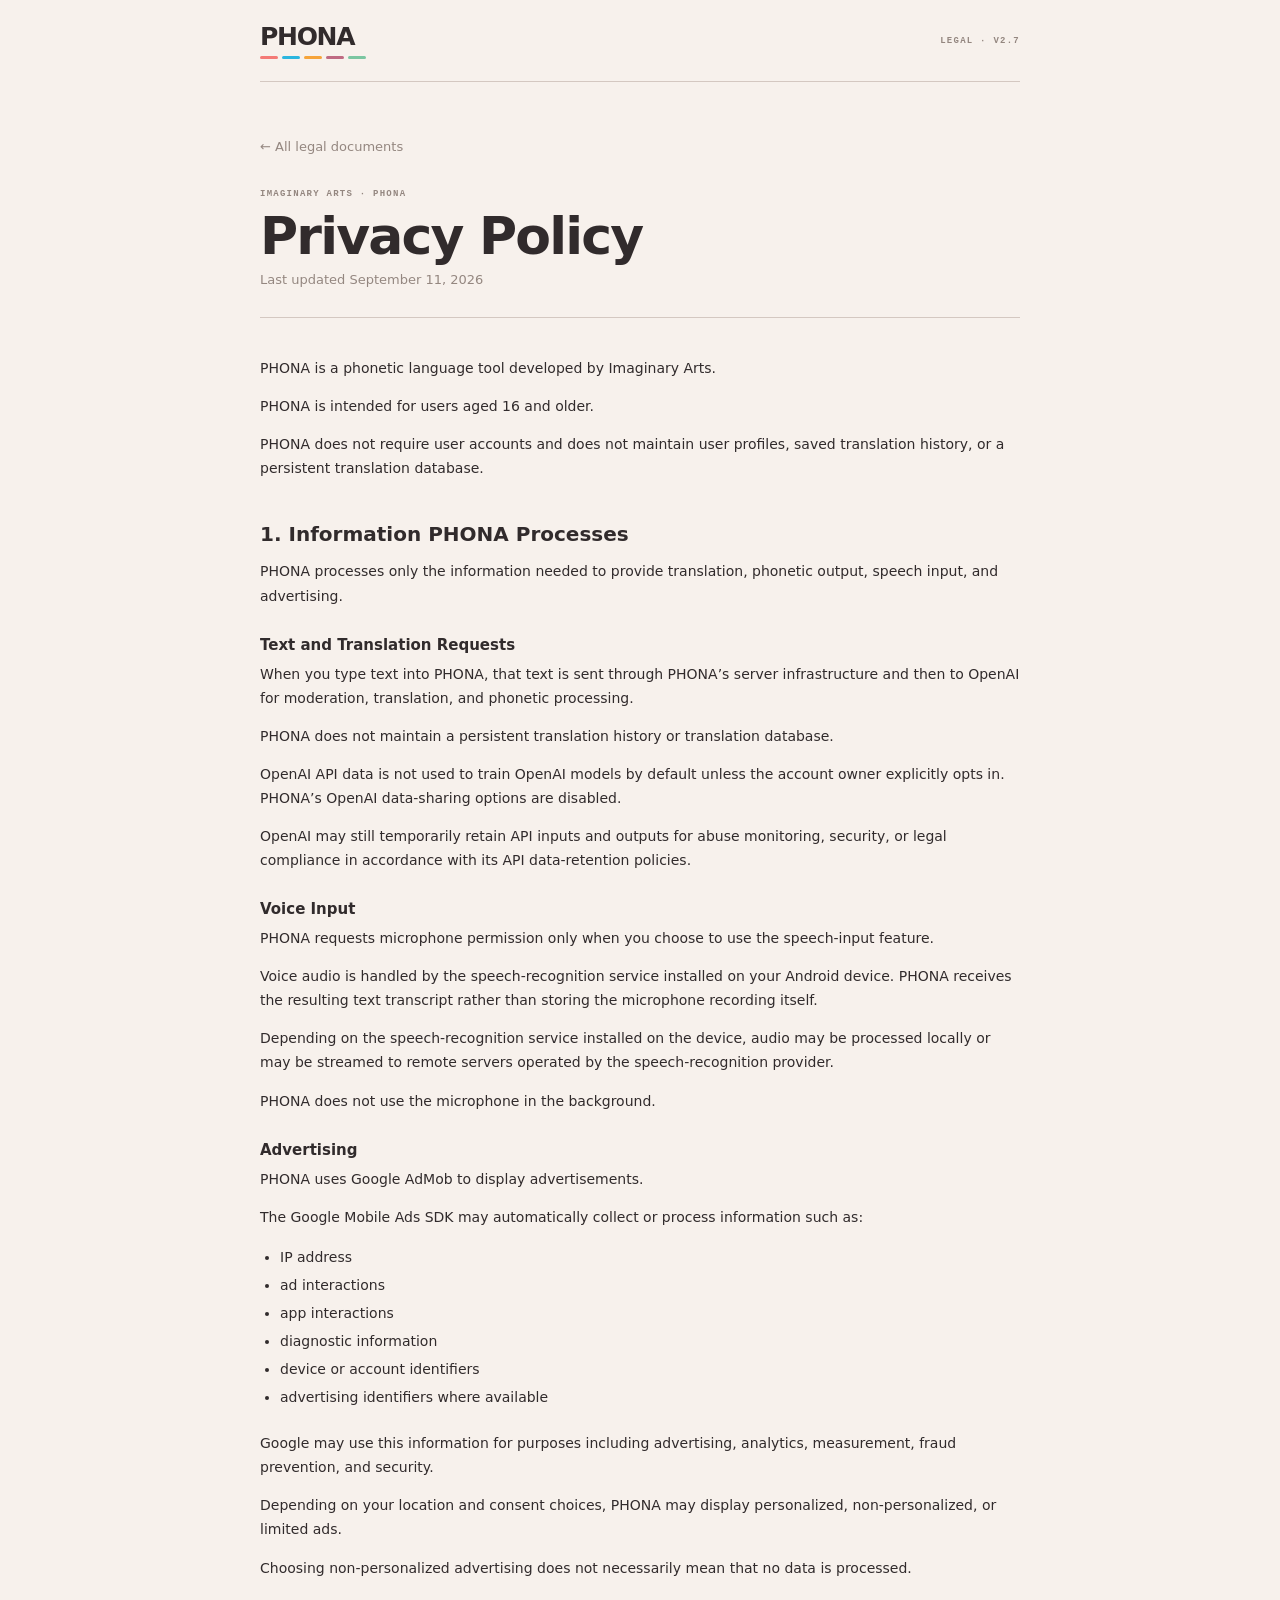
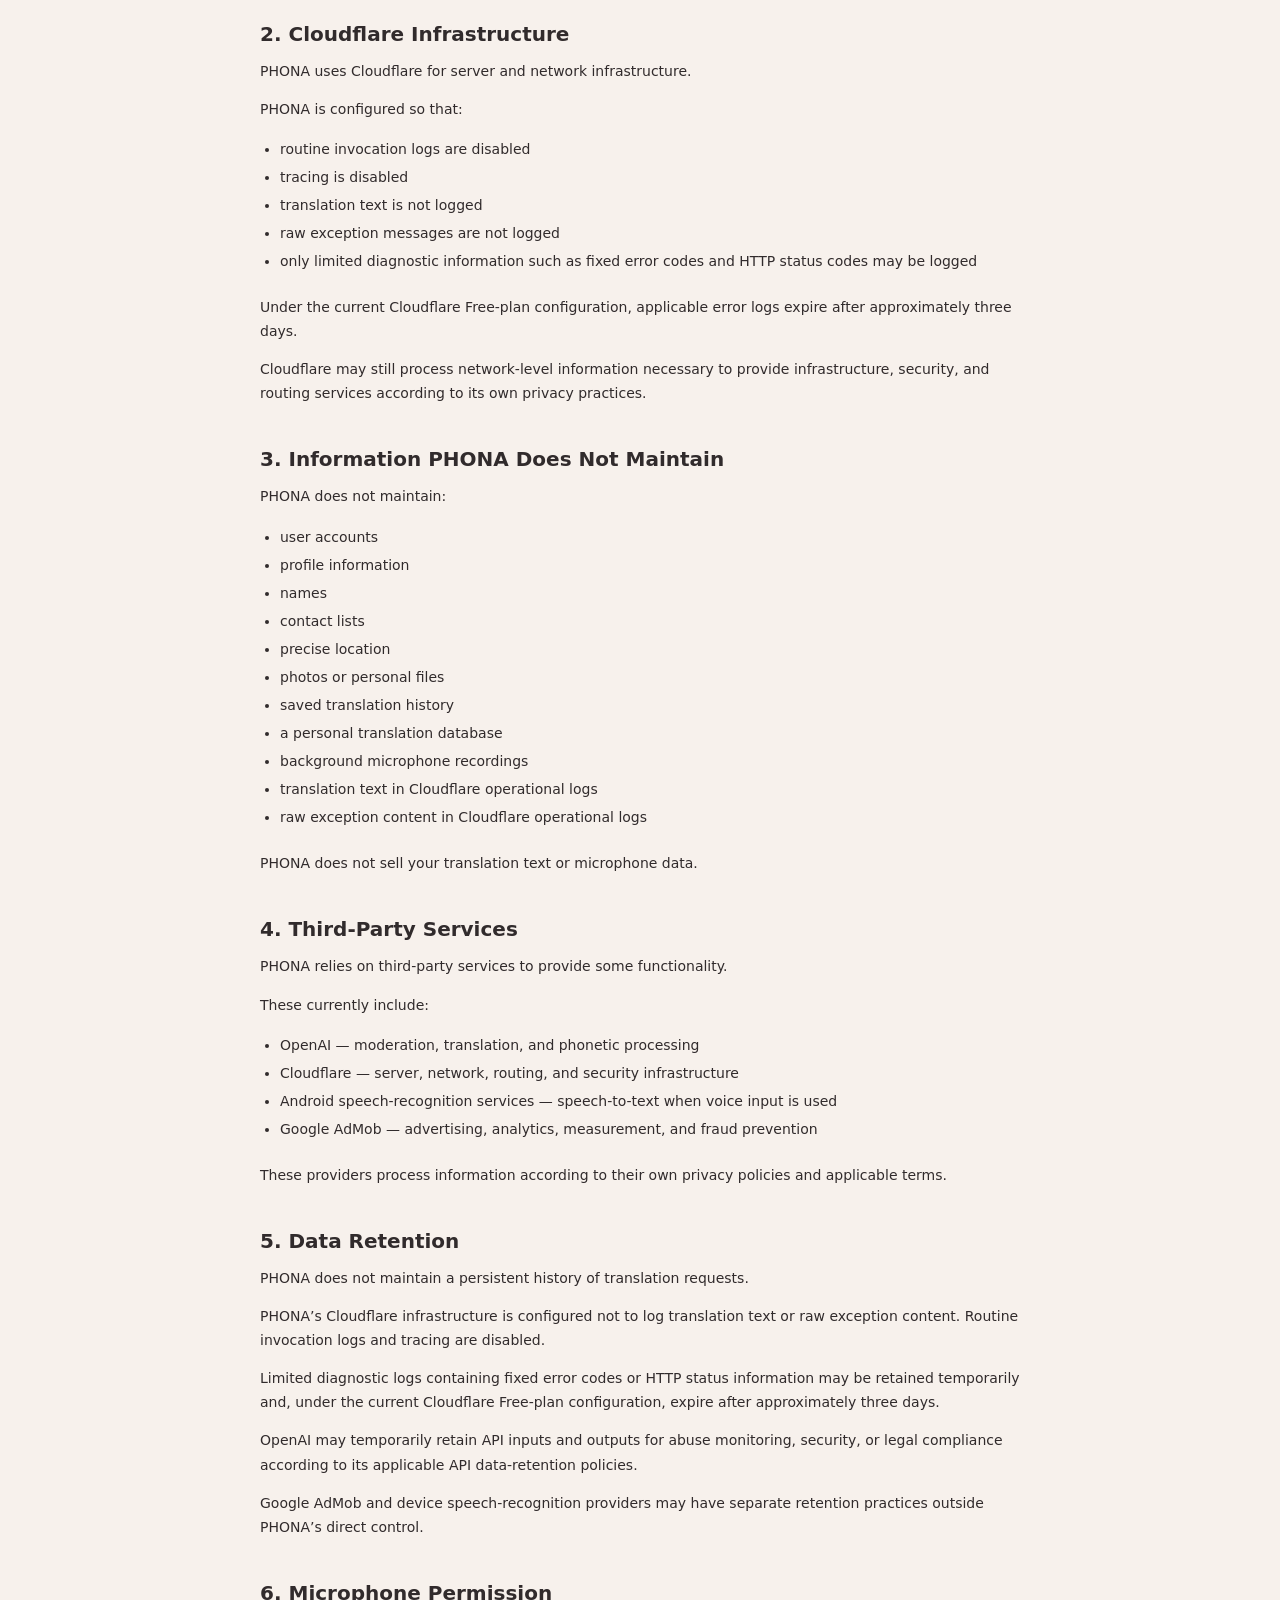
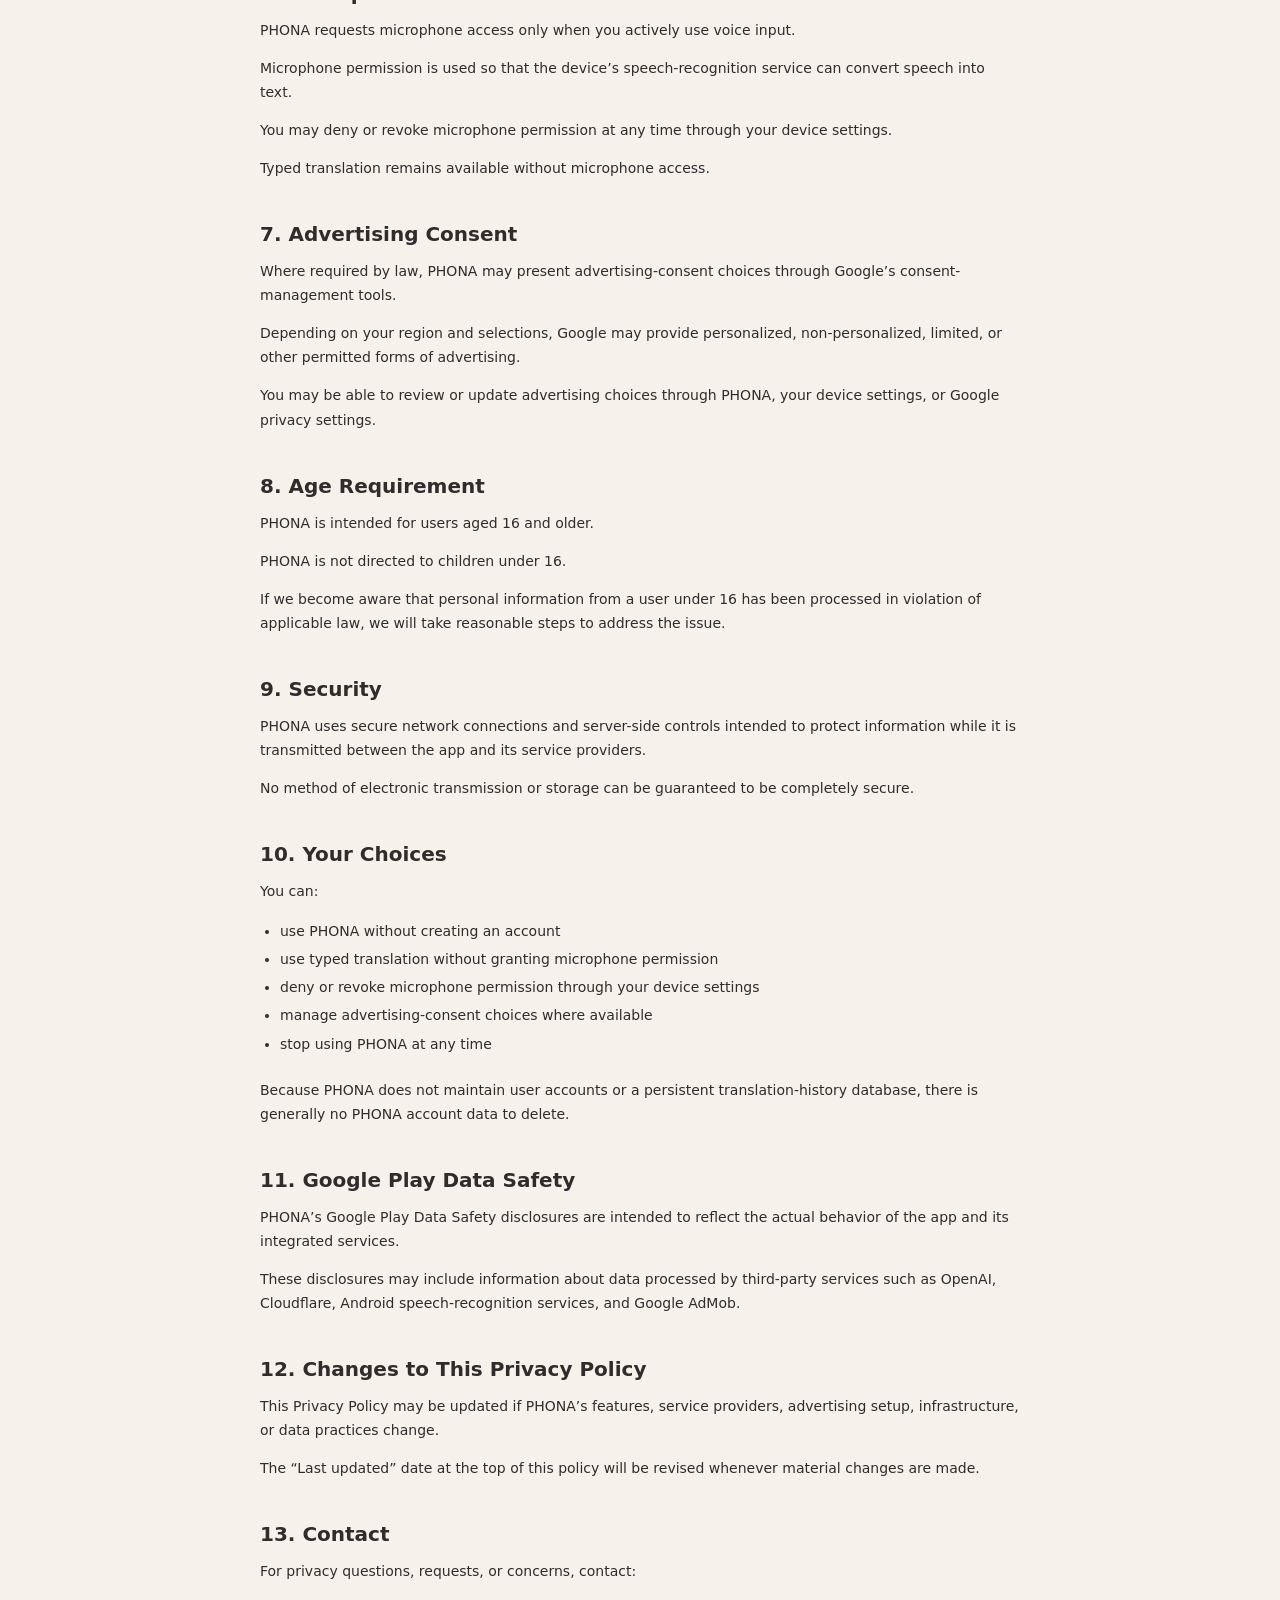
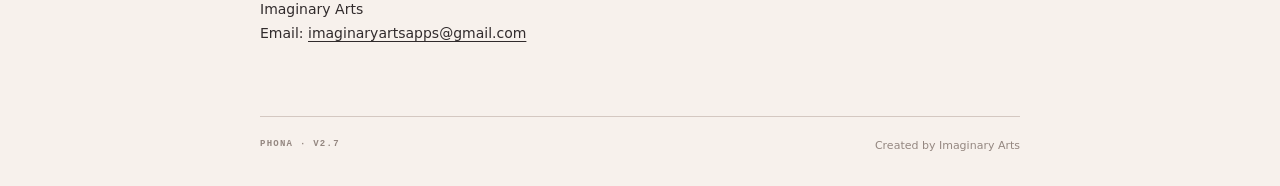
==== privacy/index.html @ bb0a97d5 "Publish PHONA legal site" ====
<!doctype html>
<html lang="en">
<head>
  <meta charset="utf-8">
  <meta name="viewport" content="width=device-width, initial-scale=1">
  <meta name="description" content="Privacy Policy for the PHONA phonetic language tool.">
  <title>Privacy Policy · PHONA</title>
  <link rel="stylesheet" href="../styles.css">
</head>
<body>
  <header class="site-header shell">
    <a class="brand" href="../" aria-label="PHONA Legal home">PHONA<div class="signal" aria-hidden="true"><i></i><i></i><i></i><i></i><i></i></div></a>
    <span>Legal · v2.7</span>
  </header>
  <main class="shell">
    <section class="legal-header">
      <a class="back-link" href="../">← All legal documents</a>
      <div class="kicker">Imaginary Arts · PHONA</div>
      <h1>Privacy Policy</h1>
      <div class="updated">Last updated September 11, 2026</div>
    </section>
    <article class="legal-copy"><p>PHONA is a phonetic language tool developed by Imaginary Arts.</p>
<p>PHONA is intended for users aged 16 and older.</p>
<p>PHONA does not require user accounts and does not maintain user profiles, saved translation history, or a persistent translation database.</p>
<h2>1. Information PHONA Processes</h2>
<p>PHONA processes only the information needed to provide translation, phonetic output, speech input, and advertising.</p>
<h3>Text and Translation Requests</h3>
<p>When you type text into PHONA, that text is sent through PHONA’s server infrastructure and then to OpenAI for moderation, translation, and phonetic processing.</p>
<p>PHONA does not maintain a persistent translation history or translation database.</p>
<p>OpenAI API data is not used to train OpenAI models by default unless the account owner explicitly opts in. PHONA’s OpenAI data-sharing options are disabled.</p>
<p>OpenAI may still temporarily retain API inputs and outputs for abuse monitoring, security, or legal compliance in accordance with its API data-retention policies.</p>
<h3>Voice Input</h3>
<p>PHONA requests microphone permission only when you choose to use the speech-input feature.</p>
<p>Voice audio is handled by the speech-recognition service installed on your Android device. PHONA receives the resulting text transcript rather than storing the microphone recording itself.</p>
<p>Depending on the speech-recognition service installed on the device, audio may be processed locally or may be streamed to remote servers operated by the speech-recognition provider.</p>
<p>PHONA does not use the microphone in the background.</p>
<h3>Advertising</h3>
<p>PHONA uses Google AdMob to display advertisements.</p>
<p>The Google Mobile Ads SDK may automatically collect or process information such as:</p>
<ul><li>IP address</li><li>ad interactions</li><li>app interactions</li><li>diagnostic information</li><li>device or account identifiers</li><li>advertising identifiers where available</li></ul>
<p>Google may use this information for purposes including advertising, analytics, measurement, fraud prevention, and security.</p>
<p>Depending on your location and consent choices, PHONA may display personalized, non-personalized, or limited ads.</p>
<p>Choosing non-personalized advertising does not necessarily mean that no data is processed.</p>
<h2>2. Cloudflare Infrastructure</h2>
<p>PHONA uses Cloudflare for server and network infrastructure.</p>
<p>PHONA is configured so that:</p>
<ul><li>routine invocation logs are disabled</li><li>tracing is disabled</li><li>translation text is not logged</li><li>raw exception messages are not logged</li><li>only limited diagnostic information such as fixed error codes and HTTP status codes may be logged</li></ul>
<p>Under the current Cloudflare Free-plan configuration, applicable error logs expire after approximately three days.</p>
<p>Cloudflare may still process network-level information necessary to provide infrastructure, security, and routing services according to its own privacy practices.</p>
<h2>3. Information PHONA Does Not Maintain</h2>
<p>PHONA does not maintain:</p>
<ul><li>user accounts</li><li>profile information</li><li>names</li><li>contact lists</li><li>precise location</li><li>photos or personal files</li><li>saved translation history</li><li>a personal translation database</li><li>background microphone recordings</li><li>translation text in Cloudflare operational logs</li><li>raw exception content in Cloudflare operational logs</li></ul>
<p>PHONA does not sell your translation text or microphone data.</p>
<h2>4. Third-Party Services</h2>
<p>PHONA relies on third-party services to provide some functionality.</p>
<p>These currently include:</p>
<ul><li>OpenAI — moderation, translation, and phonetic processing</li><li>Cloudflare — server, network, routing, and security infrastructure</li><li>Android speech-recognition services — speech-to-text when voice input is used</li><li>Google AdMob — advertising, analytics, measurement, and fraud prevention</li></ul>
<p>These providers process information according to their own privacy policies and applicable terms.</p>
<h2>5. Data Retention</h2>
<p>PHONA does not maintain a persistent history of translation requests.</p>
<p>PHONA’s Cloudflare infrastructure is configured not to log translation text or raw exception content. Routine invocation logs and tracing are disabled.</p>
<p>Limited diagnostic logs containing fixed error codes or HTTP status information may be retained temporarily and, under the current Cloudflare Free-plan configuration, expire after approximately three days.</p>
<p>OpenAI may temporarily retain API inputs and outputs for abuse monitoring, security, or legal compliance according to its applicable API data-retention policies.</p>
<p>Google AdMob and device speech-recognition providers may have separate retention practices outside PHONA’s direct control.</p>
<h2>6. Microphone Permission</h2>
<p>PHONA requests microphone access only when you actively use voice input.</p>
<p>Microphone permission is used so that the device’s speech-recognition service can convert speech into text.</p>
<p>You may deny or revoke microphone permission at any time through your device settings.</p>
<p>Typed translation remains available without microphone access.</p>
<h2>7. Advertising Consent</h2>
<p>Where required by law, PHONA may present advertising-consent choices through Google’s consent-management tools.</p>
<p>Depending on your region and selections, Google may provide personalized, non-personalized, limited, or other permitted forms of advertising.</p>
<p>You may be able to review or update advertising choices through PHONA, your device settings, or Google privacy settings.</p>
<h2>8. Age Requirement</h2>
<p>PHONA is intended for users aged 16 and older.</p>
<p>PHONA is not directed to children under 16.</p>
<p>If we become aware that personal information from a user under 16 has been processed in violation of applicable law, we will take reasonable steps to address the issue.</p>
<h2>9. Security</h2>
<p>PHONA uses secure network connections and server-side controls intended to protect information while it is transmitted between the app and its service providers.</p>
<p>No method of electronic transmission or storage can be guaranteed to be completely secure.</p>
<h2>10. Your Choices</h2>
<p>You can:</p>
<ul><li>use PHONA without creating an account</li><li>use typed translation without granting microphone permission</li><li>deny or revoke microphone permission through your device settings</li><li>manage advertising-consent choices where available</li><li>stop using PHONA at any time</li></ul>
<p>Because PHONA does not maintain user accounts or a persistent translation-history database, there is generally no PHONA account data to delete.</p>
<h2>11. Google Play Data Safety</h2>
<p>PHONA’s Google Play Data Safety disclosures are intended to reflect the actual behavior of the app and its integrated services.</p>
<p>These disclosures may include information about data processed by third-party services such as OpenAI, Cloudflare, Android speech-recognition services, and Google AdMob.</p>
<h2>12. Changes to This Privacy Policy</h2>
<p>This Privacy Policy may be updated if PHONA’s features, service providers, advertising setup, infrastructure, or data practices change.</p>
<p>The “Last updated” date at the top of this policy will be revised whenever material changes are made.</p>
<h2>13. Contact</h2>
<p>For privacy questions, requests, or concerns, contact:</p>
<address>Imaginary Arts<br>Email: <a href="mailto:imaginaryartsapps@gmail.com">imaginaryartsapps@gmail.com</a></address></article>
  </main>
  <footer class="site-footer shell"><span class="footer-mark">PHONA · v2.7</span><span>Created by Imaginary Arts</span></footer>
</body>
</html>
---- styles.css ----
:root {
  --paper: #f7f1ec;
  --card: #ece3de;
  --surface: #f3ece7;
  --line: #d4c8c1;
  --muted: #948780;
  --ink: #312b2c;
  --coral: #f47a76;
  --cyan: #2cb6df;
  --orange: #f6a43a;
  --plum: #bf6a82;
  --green: #7bc6a1;
}

* { box-sizing: border-box; }

html { background: var(--paper); color: var(--ink); }

body {
  margin: 0;
  min-height: 100vh;
  font-family: Inter, ui-sans-serif, system-ui, -apple-system, BlinkMacSystemFont, "Segoe UI", sans-serif;
  background: var(--paper);
  color: var(--ink);
}

a { color: inherit; }

.shell {
  width: min(760px, calc(100% - 36px));
  margin: 0 auto;
}

.site-header {
  display: flex;
  align-items: center;
  justify-content: space-between;
  min-height: 82px;
  border-bottom: 1px solid var(--line);
}

.brand {
  text-decoration: none;
  font-weight: 850;
  font-size: 25px;
  letter-spacing: -1.3px;
}

.signal {
  display: flex;
  gap: 4px;
  margin-top: 5px;
}

.signal i { width: 18px; height: 3px; border-radius: 3px; }
.signal i:nth-child(1) { background: var(--coral); }
.signal i:nth-child(2) { background: var(--cyan); }
.signal i:nth-child(3) { background: var(--orange); }
.signal i:nth-child(4) { background: var(--plum); }
.signal i:nth-child(5) { background: var(--green); }

.site-header span,
.kicker,
.footer-mark {
  color: var(--muted);
  font-family: ui-monospace, SFMono-Regular, Menlo, Consolas, monospace;
  font-size: 9px;
  font-weight: 650;
  letter-spacing: 1.25px;
  text-transform: uppercase;
}

.hero { padding: 84px 0 44px; }
.hero h1 { margin: 12px 0 14px; font-size: clamp(38px, 8vw, 64px); line-height: 1; letter-spacing: -2.5px; }
.hero p { max-width: 560px; margin: 0; color: var(--muted); font-size: 16px; line-height: 1.65; }

.document-grid {
  display: grid;
  grid-template-columns: repeat(2, minmax(0, 1fr));
  gap: 14px;
  padding-bottom: 80px;
}

.document-card {
  display: block;
  min-height: 154px;
  padding: 22px;
  border: 1px solid var(--line);
  border-radius: 12px;
  background: var(--surface);
  text-decoration: none;
  transition: border-color 120ms ease, background-color 120ms ease;
}

.document-card:hover,
.document-card:focus-visible { background: var(--card); border-color: var(--muted); outline: none; }
.document-card h2 { margin: 34px 0 6px; font-size: 18px; }
.document-card p { margin: 0; color: var(--muted); font-size: 13px; line-height: 1.5; }
.card-index { color: var(--muted); font: 650 9px ui-monospace, monospace; letter-spacing: 1px; }

.legal-header { padding: 54px 0 30px; border-bottom: 1px solid var(--line); }
.back-link { display: inline-block; margin-bottom: 35px; color: var(--muted); font-size: 13px; text-decoration: none; }
.back-link:hover { color: var(--ink); }
.legal-header h1 { margin: 10px 0 8px; font-size: clamp(34px, 7vw, 52px); line-height: 1.06; letter-spacing: -1.8px; }
.updated { color: var(--muted); font-size: 13px; }

.legal-copy { padding: 38px 0 70px; }
.legal-copy h2 { margin: 42px 0 12px; font-size: 20px; line-height: 1.25; }
.legal-copy h2:first-child { margin-top: 0; }
.legal-copy h3 { margin: 28px 0 8px; font-size: 15px; }
.legal-copy p,
.legal-copy li,
.legal-copy address { font-size: 14px; line-height: 1.72; }
.legal-copy p { margin: 0 0 14px; }
.legal-copy ul { margin: 4px 0 20px; padding-left: 20px; }
.legal-copy li { padding: 2px 0; }
.legal-copy address { margin-top: 12px; font-style: normal; }
.legal-copy a { text-underline-offset: 3px; }

.site-footer {
  display: flex;
  justify-content: space-between;
  gap: 20px;
  padding: 22px 0 34px;
  border-top: 1px solid var(--line);
  color: var(--muted);
  font-size: 11px;
}

@media (max-width: 600px) {
  .shell { width: min(100% - 28px, 760px); }
  .site-header { min-height: 72px; }
  .site-header > span { display: none; }
  .hero { padding-top: 58px; }
  .document-grid { grid-template-columns: 1fr; }
  .legal-header { padding-top: 34px; }
  .legal-copy { padding-top: 28px; }
  .site-footer { flex-direction: column; gap: 6px; }
}

@media (prefers-reduced-motion: reduce) {
  * { scroll-behavior: auto !important; transition: none !important; }
}
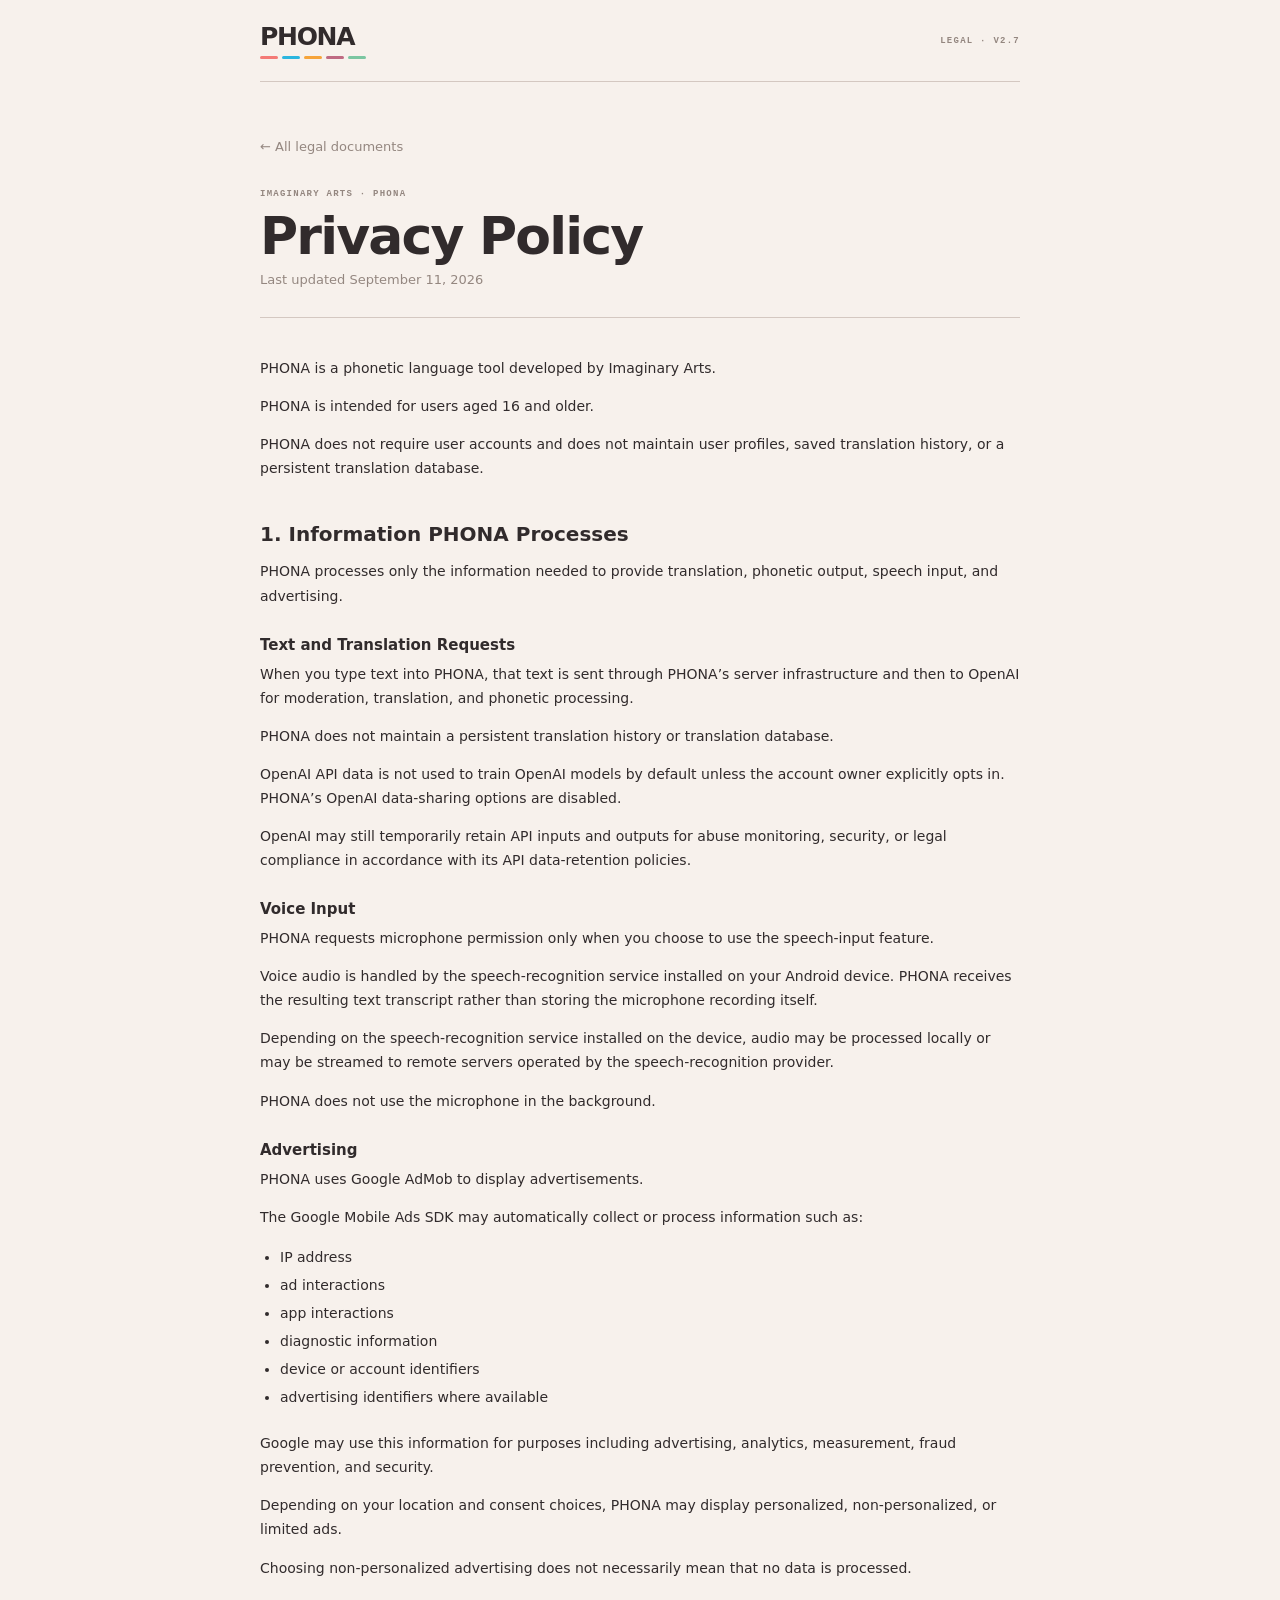
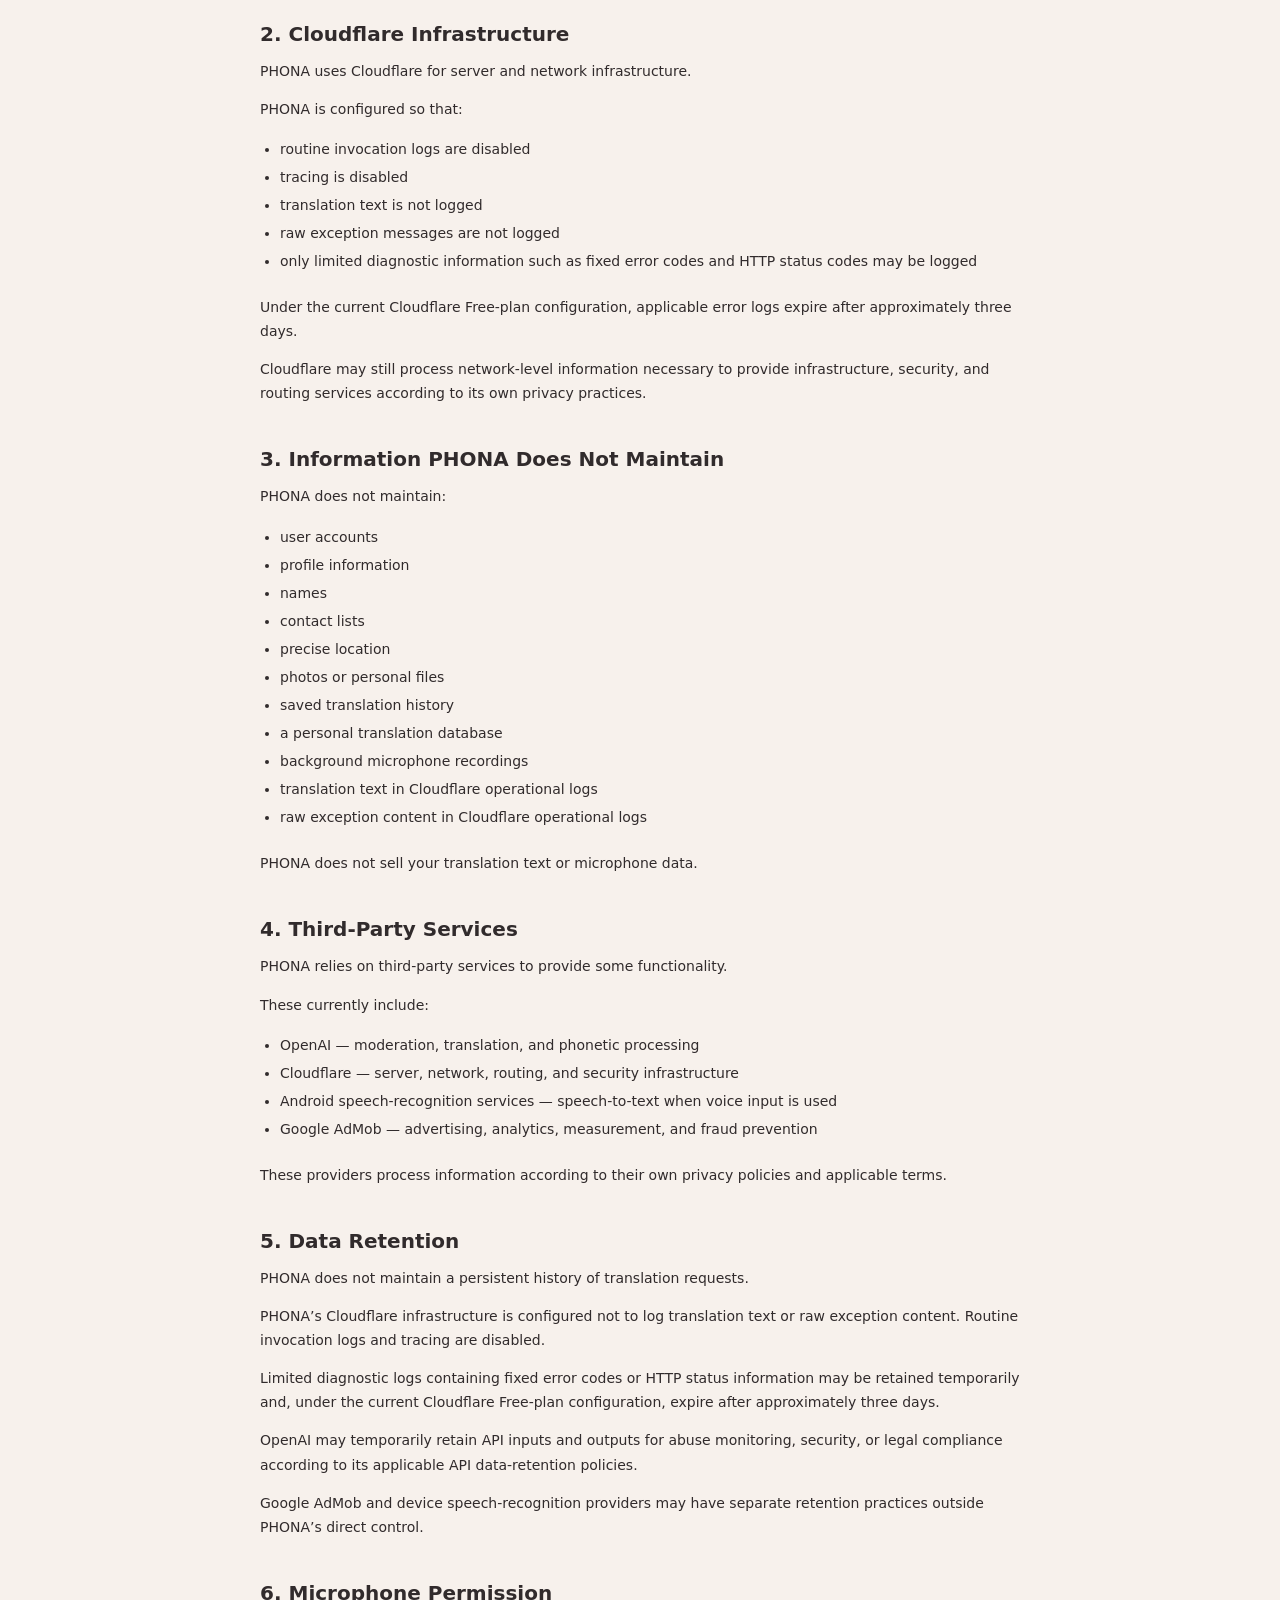
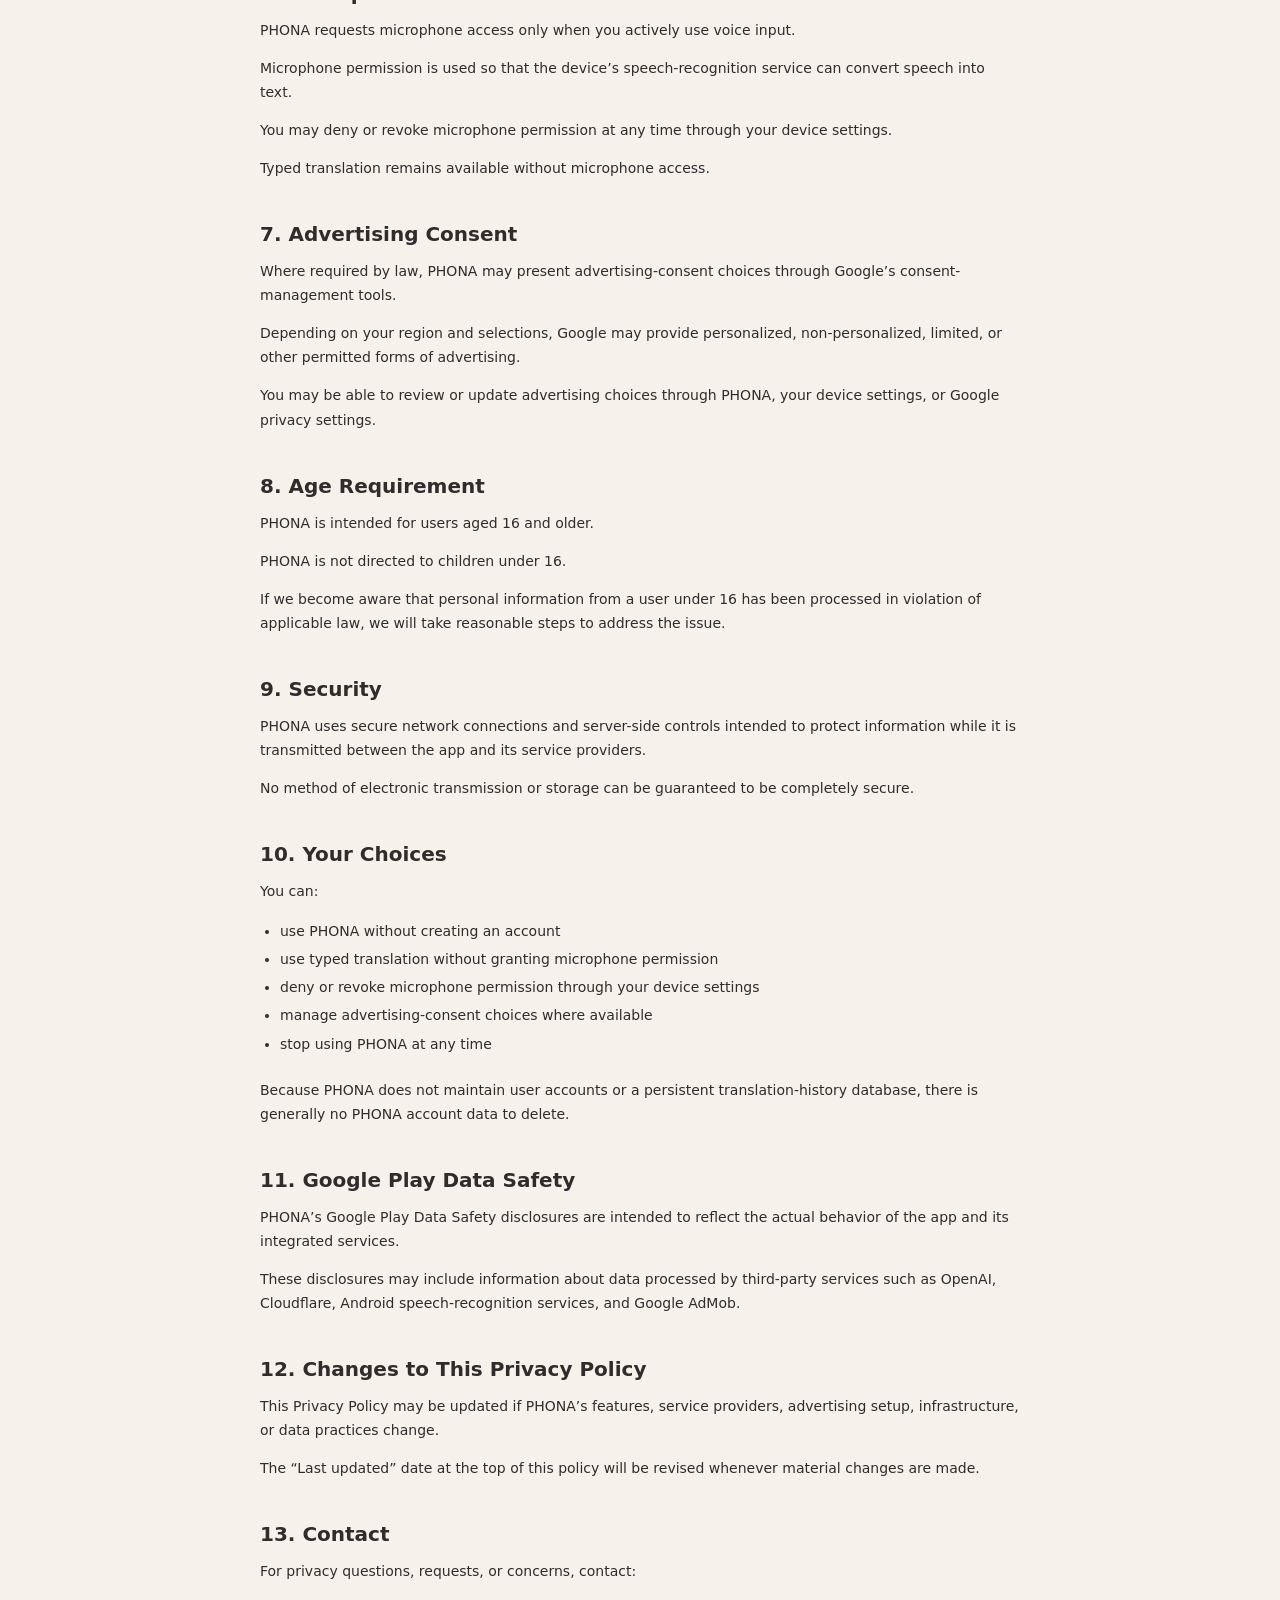
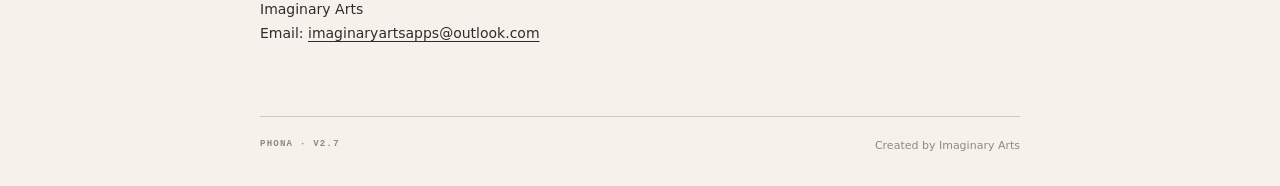
==== commit 31b0922d: "Correct PHONA legal contact email" ====
--- a/privacy/index.html
+++ b/privacy/index.html
@@ -90,8 +90,8 @@
 <p>The “Last updated” date at the top of this policy will be revised whenever material changes are made.</p>
 <h2>13. Contact</h2>
 <p>For privacy questions, requests, or concerns, contact:</p>
-<address>Imaginary Arts<br>Email: <a href="mailto:imaginaryartsapps@gmail.com">imaginaryartsapps@gmail.com</a></address></article>
+<address>Imaginary Arts<br>Email: <a href="mailto:imaginaryartsapps@outlook.com">imaginaryartsapps@outlook.com</a></address></article>
   </main>
   <footer class="site-footer shell"><span class="footer-mark">PHONA · v2.7</span><span>Created by Imaginary Arts</span></footer>
 </body>
-</html>+</html>
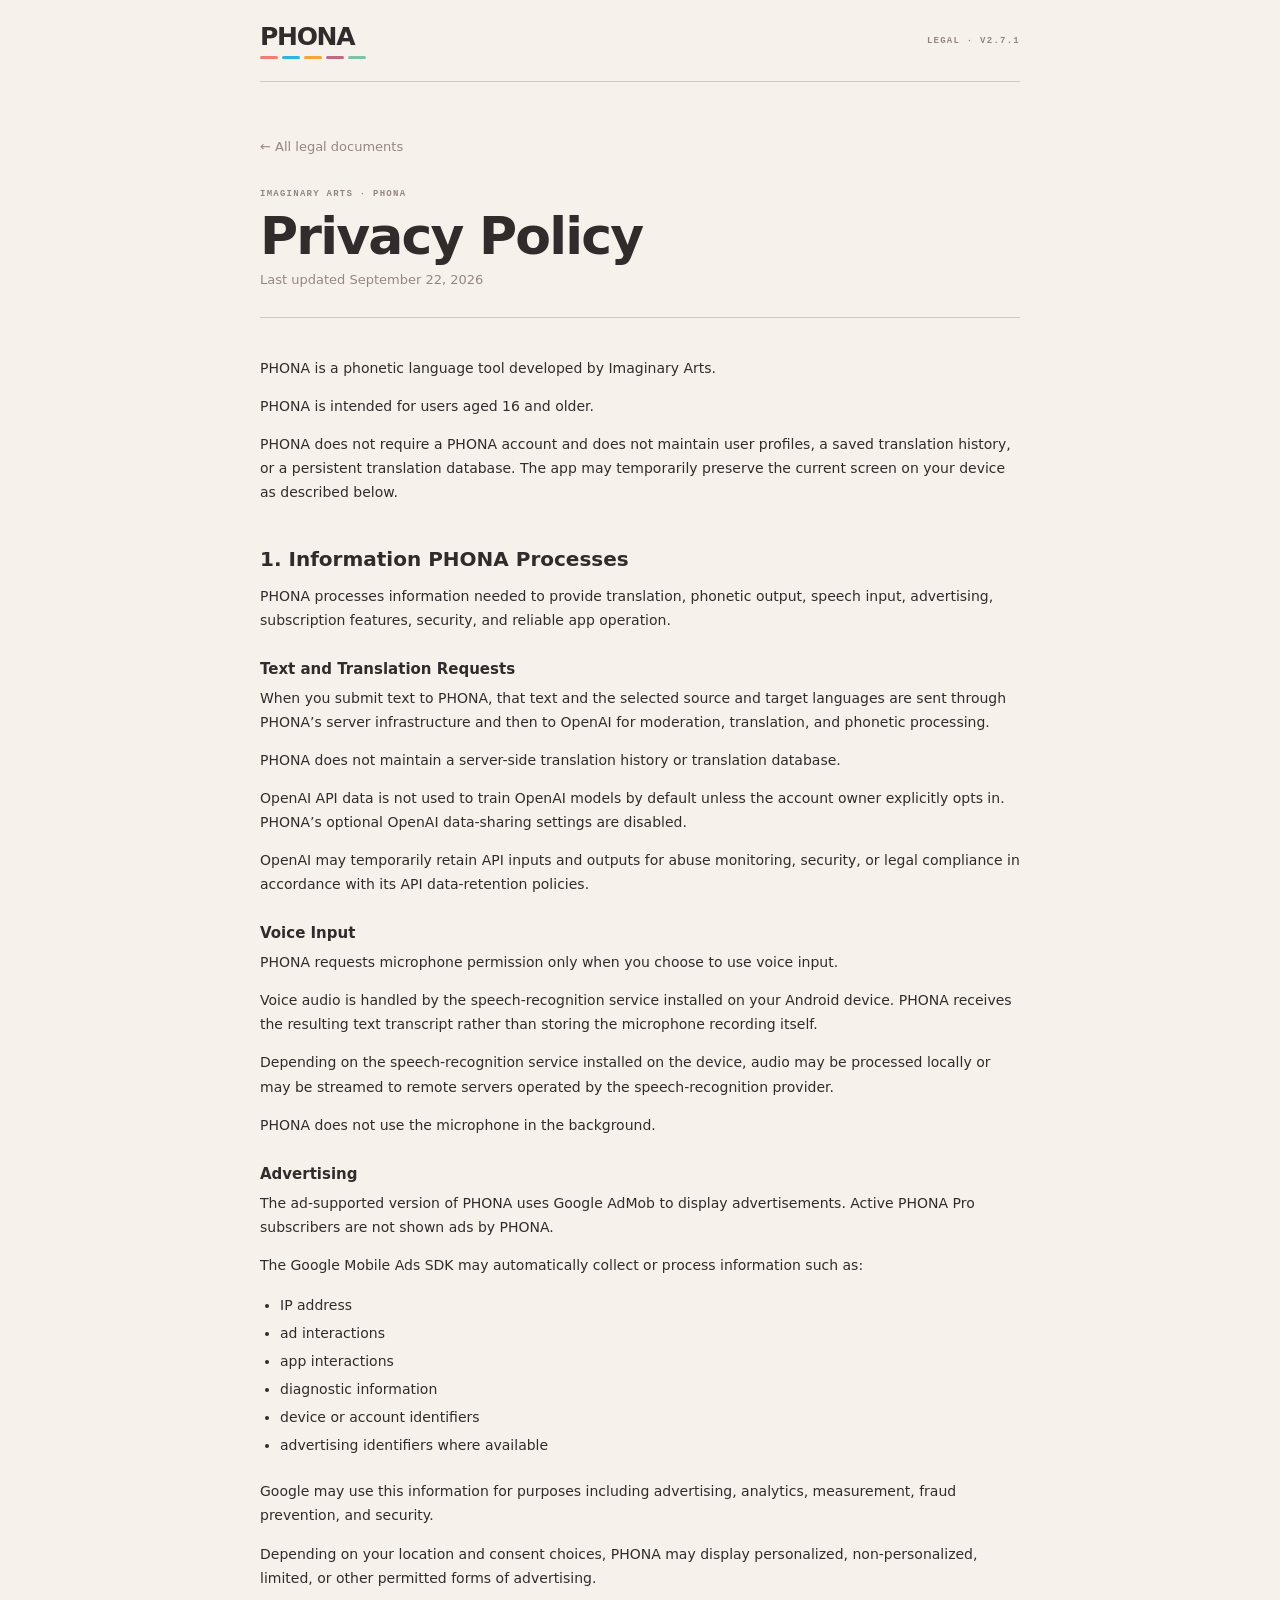
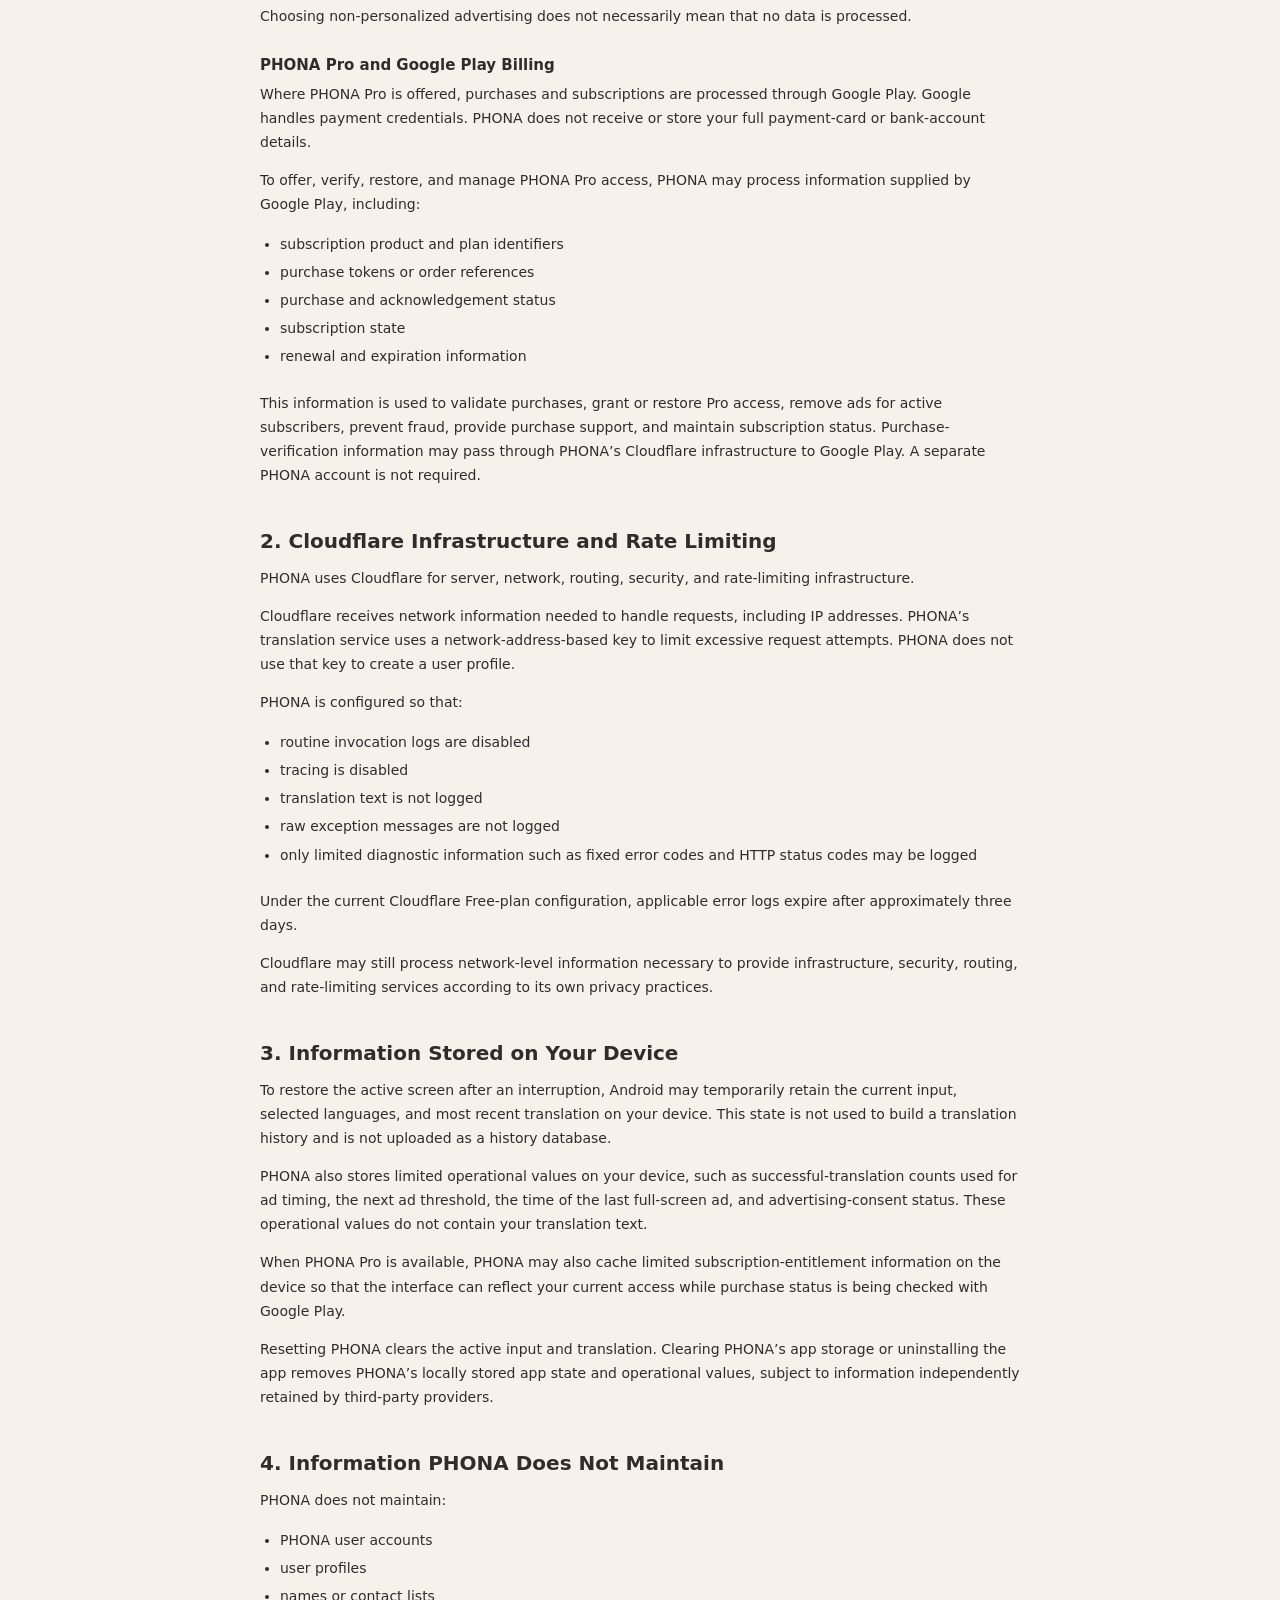
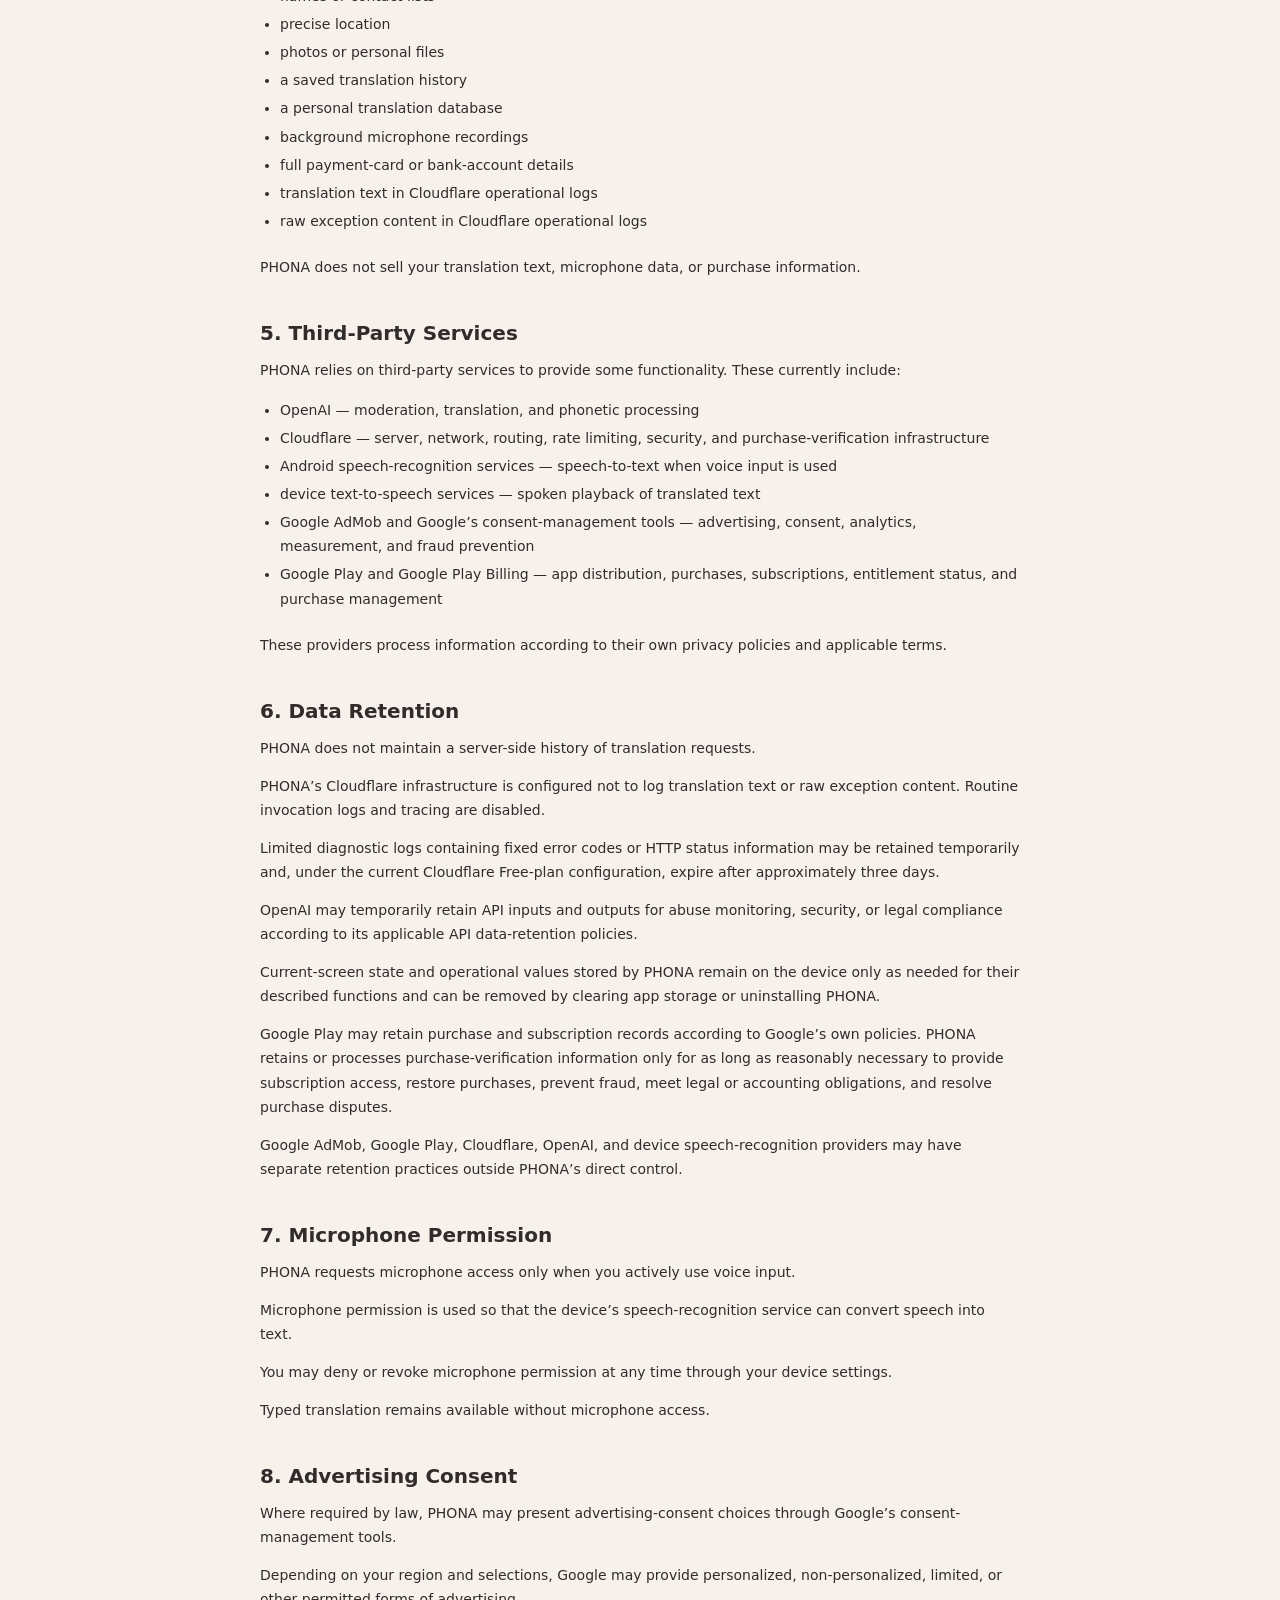
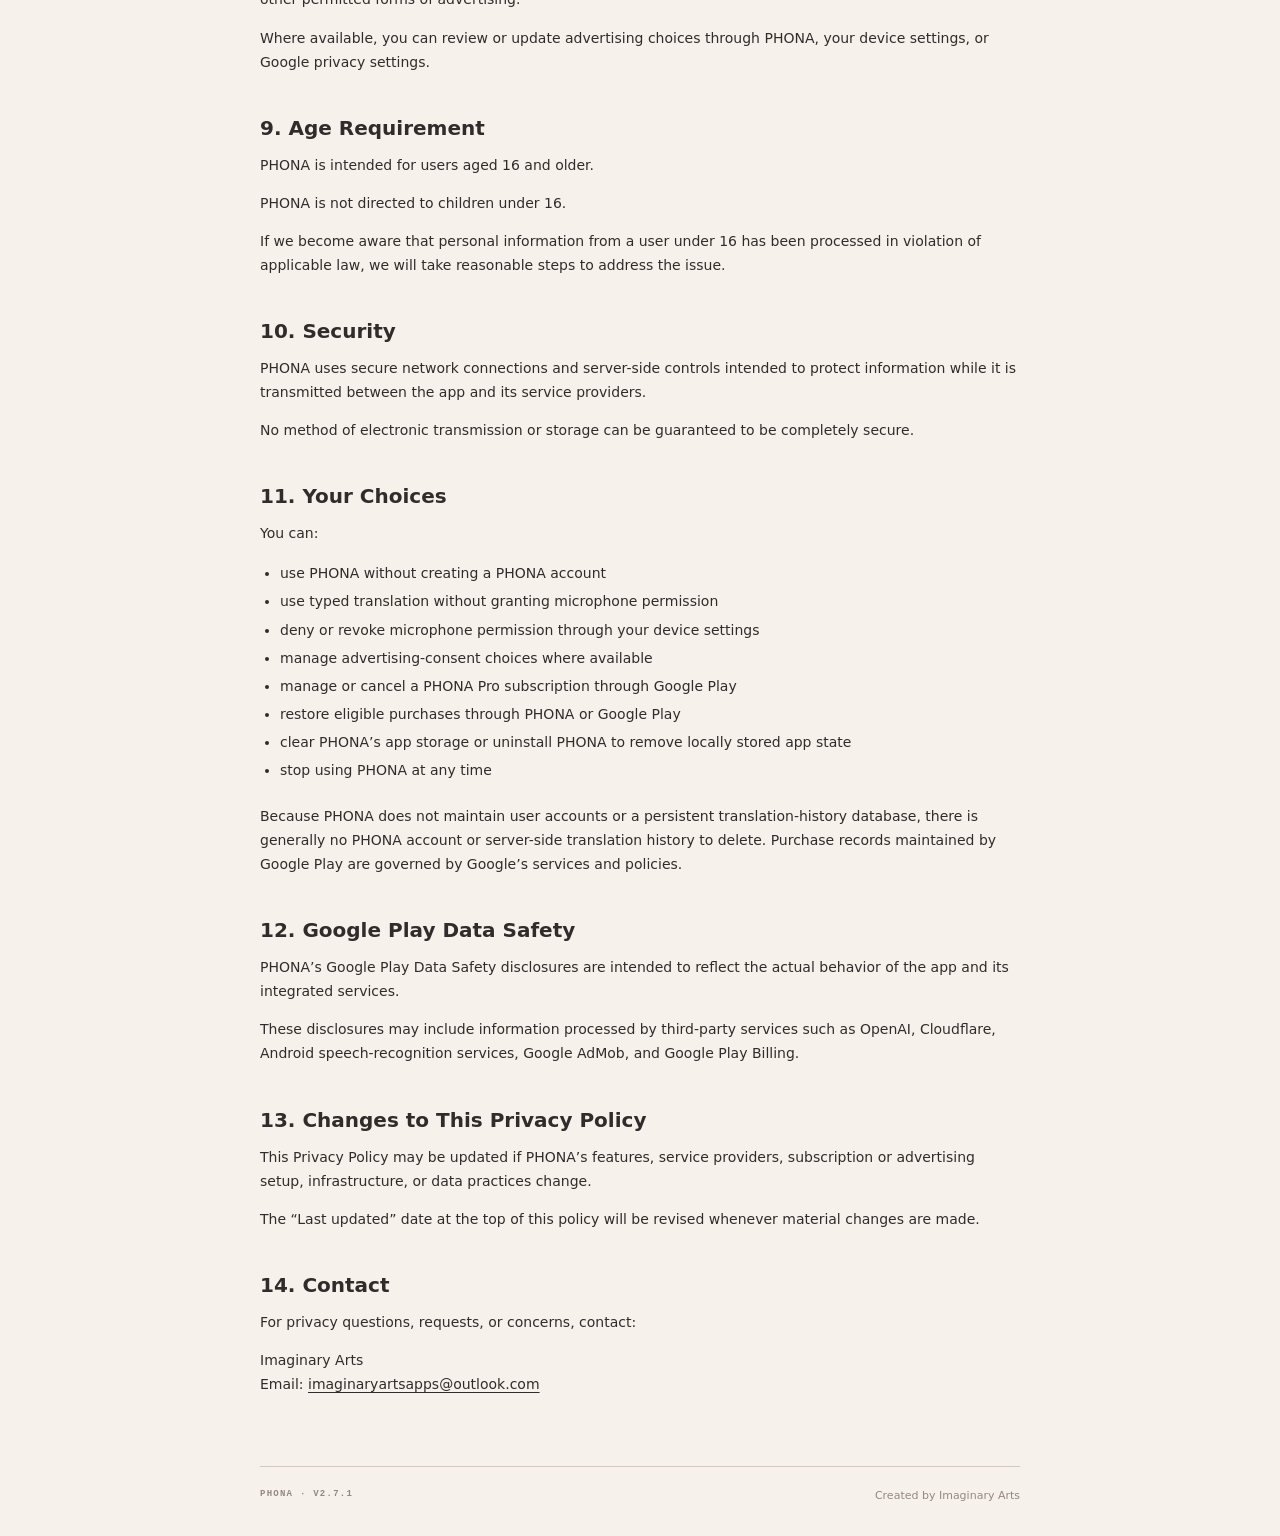
==== commit f92d32c7: "Update PHONA privacy disclosures for Pro" ====
--- a/privacy/index.html
+++ b/privacy/index.html
@@ -10,88 +10,100 @@
 <body>
   <header class="site-header shell">
     <a class="brand" href="../" aria-label="PHONA Legal home">PHONA<div class="signal" aria-hidden="true"><i></i><i></i><i></i><i></i><i></i></div></a>
-    <span>Legal · v2.7</span>
+    <span>Legal · v2.7.1</span>
   </header>
   <main class="shell">
     <section class="legal-header">
       <a class="back-link" href="../">← All legal documents</a>
       <div class="kicker">Imaginary Arts · PHONA</div>
       <h1>Privacy Policy</h1>
-      <div class="updated">Last updated September 11, 2026</div>
+      <div class="updated">Last updated September 22, 2026</div>
     </section>
     <article class="legal-copy"><p>PHONA is a phonetic language tool developed by Imaginary Arts.</p>
 <p>PHONA is intended for users aged 16 and older.</p>
-<p>PHONA does not require user accounts and does not maintain user profiles, saved translation history, or a persistent translation database.</p>
+<p>PHONA does not require a PHONA account and does not maintain user profiles, a saved translation history, or a persistent translation database. The app may temporarily preserve the current screen on your device as described below.</p>
 <h2>1. Information PHONA Processes</h2>
-<p>PHONA processes only the information needed to provide translation, phonetic output, speech input, and advertising.</p>
+<p>PHONA processes information needed to provide translation, phonetic output, speech input, advertising, subscription features, security, and reliable app operation.</p>
 <h3>Text and Translation Requests</h3>
-<p>When you type text into PHONA, that text is sent through PHONA’s server infrastructure and then to OpenAI for moderation, translation, and phonetic processing.</p>
-<p>PHONA does not maintain a persistent translation history or translation database.</p>
-<p>OpenAI API data is not used to train OpenAI models by default unless the account owner explicitly opts in. PHONA’s OpenAI data-sharing options are disabled.</p>
-<p>OpenAI may still temporarily retain API inputs and outputs for abuse monitoring, security, or legal compliance in accordance with its API data-retention policies.</p>
+<p>When you submit text to PHONA, that text and the selected source and target languages are sent through PHONA’s server infrastructure and then to OpenAI for moderation, translation, and phonetic processing.</p>
+<p>PHONA does not maintain a server-side translation history or translation database.</p>
+<p>OpenAI API data is not used to train OpenAI models by default unless the account owner explicitly opts in. PHONA’s optional OpenAI data-sharing settings are disabled.</p>
+<p>OpenAI may temporarily retain API inputs and outputs for abuse monitoring, security, or legal compliance in accordance with its API data-retention policies.</p>
 <h3>Voice Input</h3>
-<p>PHONA requests microphone permission only when you choose to use the speech-input feature.</p>
+<p>PHONA requests microphone permission only when you choose to use voice input.</p>
 <p>Voice audio is handled by the speech-recognition service installed on your Android device. PHONA receives the resulting text transcript rather than storing the microphone recording itself.</p>
 <p>Depending on the speech-recognition service installed on the device, audio may be processed locally or may be streamed to remote servers operated by the speech-recognition provider.</p>
 <p>PHONA does not use the microphone in the background.</p>
 <h3>Advertising</h3>
-<p>PHONA uses Google AdMob to display advertisements.</p>
+<p>The ad-supported version of PHONA uses Google AdMob to display advertisements. Active PHONA Pro subscribers are not shown ads by PHONA.</p>
 <p>The Google Mobile Ads SDK may automatically collect or process information such as:</p>
 <ul><li>IP address</li><li>ad interactions</li><li>app interactions</li><li>diagnostic information</li><li>device or account identifiers</li><li>advertising identifiers where available</li></ul>
 <p>Google may use this information for purposes including advertising, analytics, measurement, fraud prevention, and security.</p>
-<p>Depending on your location and consent choices, PHONA may display personalized, non-personalized, or limited ads.</p>
+<p>Depending on your location and consent choices, PHONA may display personalized, non-personalized, limited, or other permitted forms of advertising.</p>
 <p>Choosing non-personalized advertising does not necessarily mean that no data is processed.</p>
-<h2>2. Cloudflare Infrastructure</h2>
-<p>PHONA uses Cloudflare for server and network infrastructure.</p>
+<h3>PHONA Pro and Google Play Billing</h3>
+<p>Where PHONA Pro is offered, purchases and subscriptions are processed through Google Play. Google handles payment credentials. PHONA does not receive or store your full payment-card or bank-account details.</p>
+<p>To offer, verify, restore, and manage PHONA Pro access, PHONA may process information supplied by Google Play, including:</p>
+<ul><li>subscription product and plan identifiers</li><li>purchase tokens or order references</li><li>purchase and acknowledgement status</li><li>subscription state</li><li>renewal and expiration information</li></ul>
+<p>This information is used to validate purchases, grant or restore Pro access, remove ads for active subscribers, prevent fraud, provide purchase support, and maintain subscription status. Purchase-verification information may pass through PHONA’s Cloudflare infrastructure to Google Play. A separate PHONA account is not required.</p>
+<h2>2. Cloudflare Infrastructure and Rate Limiting</h2>
+<p>PHONA uses Cloudflare for server, network, routing, security, and rate-limiting infrastructure.</p>
+<p>Cloudflare receives network information needed to handle requests, including IP addresses. PHONA’s translation service uses a network-address-based key to limit excessive request attempts. PHONA does not use that key to create a user profile.</p>
 <p>PHONA is configured so that:</p>
 <ul><li>routine invocation logs are disabled</li><li>tracing is disabled</li><li>translation text is not logged</li><li>raw exception messages are not logged</li><li>only limited diagnostic information such as fixed error codes and HTTP status codes may be logged</li></ul>
 <p>Under the current Cloudflare Free-plan configuration, applicable error logs expire after approximately three days.</p>
-<p>Cloudflare may still process network-level information necessary to provide infrastructure, security, and routing services according to its own privacy practices.</p>
-<h2>3. Information PHONA Does Not Maintain</h2>
+<p>Cloudflare may still process network-level information necessary to provide infrastructure, security, routing, and rate-limiting services according to its own privacy practices.</p>
+<h2>3. Information Stored on Your Device</h2>
+<p>To restore the active screen after an interruption, Android may temporarily retain the current input, selected languages, and most recent translation on your device. This state is not used to build a translation history and is not uploaded as a history database.</p>
+<p>PHONA also stores limited operational values on your device, such as successful-translation counts used for ad timing, the next ad threshold, the time of the last full-screen ad, and advertising-consent status. These operational values do not contain your translation text.</p>
+<p>When PHONA Pro is available, PHONA may also cache limited subscription-entitlement information on the device so that the interface can reflect your current access while purchase status is being checked with Google Play.</p>
+<p>Resetting PHONA clears the active input and translation. Clearing PHONA’s app storage or uninstalling the app removes PHONA’s locally stored app state and operational values, subject to information independently retained by third-party providers.</p>
+<h2>4. Information PHONA Does Not Maintain</h2>
 <p>PHONA does not maintain:</p>
-<ul><li>user accounts</li><li>profile information</li><li>names</li><li>contact lists</li><li>precise location</li><li>photos or personal files</li><li>saved translation history</li><li>a personal translation database</li><li>background microphone recordings</li><li>translation text in Cloudflare operational logs</li><li>raw exception content in Cloudflare operational logs</li></ul>
-<p>PHONA does not sell your translation text or microphone data.</p>
-<h2>4. Third-Party Services</h2>
-<p>PHONA relies on third-party services to provide some functionality.</p>
-<p>These currently include:</p>
-<ul><li>OpenAI — moderation, translation, and phonetic processing</li><li>Cloudflare — server, network, routing, and security infrastructure</li><li>Android speech-recognition services — speech-to-text when voice input is used</li><li>Google AdMob — advertising, analytics, measurement, and fraud prevention</li></ul>
+<ul><li>PHONA user accounts</li><li>user profiles</li><li>names or contact lists</li><li>precise location</li><li>photos or personal files</li><li>a saved translation history</li><li>a personal translation database</li><li>background microphone recordings</li><li>full payment-card or bank-account details</li><li>translation text in Cloudflare operational logs</li><li>raw exception content in Cloudflare operational logs</li></ul>
+<p>PHONA does not sell your translation text, microphone data, or purchase information.</p>
+<h2>5. Third-Party Services</h2>
+<p>PHONA relies on third-party services to provide some functionality. These currently include:</p>
+<ul><li>OpenAI — moderation, translation, and phonetic processing</li><li>Cloudflare — server, network, routing, rate limiting, security, and purchase-verification infrastructure</li><li>Android speech-recognition services — speech-to-text when voice input is used</li><li>device text-to-speech services — spoken playback of translated text</li><li>Google AdMob and Google’s consent-management tools — advertising, consent, analytics, measurement, and fraud prevention</li><li>Google Play and Google Play Billing — app distribution, purchases, subscriptions, entitlement status, and purchase management</li></ul>
 <p>These providers process information according to their own privacy policies and applicable terms.</p>
-<h2>5. Data Retention</h2>
-<p>PHONA does not maintain a persistent history of translation requests.</p>
+<h2>6. Data Retention</h2>
+<p>PHONA does not maintain a server-side history of translation requests.</p>
 <p>PHONA’s Cloudflare infrastructure is configured not to log translation text or raw exception content. Routine invocation logs and tracing are disabled.</p>
 <p>Limited diagnostic logs containing fixed error codes or HTTP status information may be retained temporarily and, under the current Cloudflare Free-plan configuration, expire after approximately three days.</p>
 <p>OpenAI may temporarily retain API inputs and outputs for abuse monitoring, security, or legal compliance according to its applicable API data-retention policies.</p>
-<p>Google AdMob and device speech-recognition providers may have separate retention practices outside PHONA’s direct control.</p>
-<h2>6. Microphone Permission</h2>
+<p>Current-screen state and operational values stored by PHONA remain on the device only as needed for their described functions and can be removed by clearing app storage or uninstalling PHONA.</p>
+<p>Google Play may retain purchase and subscription records according to Google’s own policies. PHONA retains or processes purchase-verification information only for as long as reasonably necessary to provide subscription access, restore purchases, prevent fraud, meet legal or accounting obligations, and resolve purchase disputes.</p>
+<p>Google AdMob, Google Play, Cloudflare, OpenAI, and device speech-recognition providers may have separate retention practices outside PHONA’s direct control.</p>
+<h2>7. Microphone Permission</h2>
 <p>PHONA requests microphone access only when you actively use voice input.</p>
 <p>Microphone permission is used so that the device’s speech-recognition service can convert speech into text.</p>
 <p>You may deny or revoke microphone permission at any time through your device settings.</p>
 <p>Typed translation remains available without microphone access.</p>
-<h2>7. Advertising Consent</h2>
+<h2>8. Advertising Consent</h2>
 <p>Where required by law, PHONA may present advertising-consent choices through Google’s consent-management tools.</p>
 <p>Depending on your region and selections, Google may provide personalized, non-personalized, limited, or other permitted forms of advertising.</p>
-<p>You may be able to review or update advertising choices through PHONA, your device settings, or Google privacy settings.</p>
-<h2>8. Age Requirement</h2>
+<p>Where available, you can review or update advertising choices through PHONA, your device settings, or Google privacy settings.</p>
+<h2>9. Age Requirement</h2>
 <p>PHONA is intended for users aged 16 and older.</p>
 <p>PHONA is not directed to children under 16.</p>
 <p>If we become aware that personal information from a user under 16 has been processed in violation of applicable law, we will take reasonable steps to address the issue.</p>
-<h2>9. Security</h2>
+<h2>10. Security</h2>
 <p>PHONA uses secure network connections and server-side controls intended to protect information while it is transmitted between the app and its service providers.</p>
 <p>No method of electronic transmission or storage can be guaranteed to be completely secure.</p>
-<h2>10. Your Choices</h2>
+<h2>11. Your Choices</h2>
 <p>You can:</p>
-<ul><li>use PHONA without creating an account</li><li>use typed translation without granting microphone permission</li><li>deny or revoke microphone permission through your device settings</li><li>manage advertising-consent choices where available</li><li>stop using PHONA at any time</li></ul>
-<p>Because PHONA does not maintain user accounts or a persistent translation-history database, there is generally no PHONA account data to delete.</p>
-<h2>11. Google Play Data Safety</h2>
+<ul><li>use PHONA without creating a PHONA account</li><li>use typed translation without granting microphone permission</li><li>deny or revoke microphone permission through your device settings</li><li>manage advertising-consent choices where available</li><li>manage or cancel a PHONA Pro subscription through Google Play</li><li>restore eligible purchases through PHONA or Google Play</li><li>clear PHONA’s app storage or uninstall PHONA to remove locally stored app state</li><li>stop using PHONA at any time</li></ul>
+<p>Because PHONA does not maintain user accounts or a persistent translation-history database, there is generally no PHONA account or server-side translation history to delete. Purchase records maintained by Google Play are governed by Google’s services and policies.</p>
+<h2>12. Google Play Data Safety</h2>
 <p>PHONA’s Google Play Data Safety disclosures are intended to reflect the actual behavior of the app and its integrated services.</p>
-<p>These disclosures may include information about data processed by third-party services such as OpenAI, Cloudflare, Android speech-recognition services, and Google AdMob.</p>
-<h2>12. Changes to This Privacy Policy</h2>
-<p>This Privacy Policy may be updated if PHONA’s features, service providers, advertising setup, infrastructure, or data practices change.</p>
+<p>These disclosures may include information processed by third-party services such as OpenAI, Cloudflare, Android speech-recognition services, Google AdMob, and Google Play Billing.</p>
+<h2>13. Changes to This Privacy Policy</h2>
+<p>This Privacy Policy may be updated if PHONA’s features, service providers, subscription or advertising setup, infrastructure, or data practices change.</p>
 <p>The “Last updated” date at the top of this policy will be revised whenever material changes are made.</p>
-<h2>13. Contact</h2>
+<h2>14. Contact</h2>
 <p>For privacy questions, requests, or concerns, contact:</p>
 <address>Imaginary Arts<br>Email: <a href="mailto:imaginaryartsapps@outlook.com">imaginaryartsapps@outlook.com</a></address></article>
   </main>
-  <footer class="site-footer shell"><span class="footer-mark">PHONA · v2.7</span><span>Created by Imaginary Arts</span></footer>
+  <footer class="site-footer shell"><span class="footer-mark">PHONA · v2.7.1</span><span>Created by Imaginary Arts</span></footer>
 </body>
 </html>
